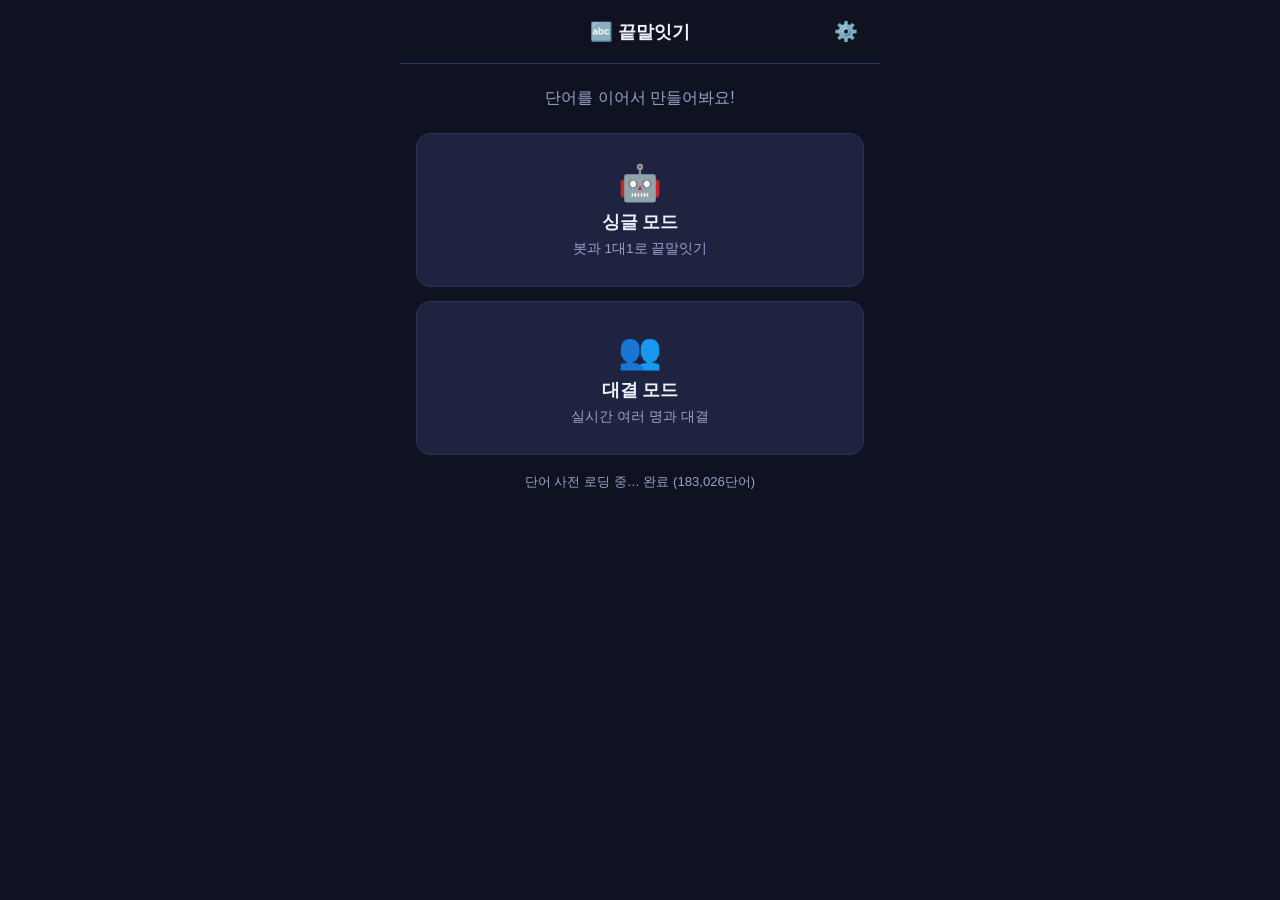
==== index.html @ a542f7bc "싱글 모드에 난이도(쉬움/보통/어려움) 추가 - src/data/words.js: 난이도별 봇 출제 풀 3종 생성   - easy: 상용 단어(3,099)만   - normal: " ====
<!doctype html>
<html lang="ko">
<head>
<meta charset="UTF-8" />
<meta name="viewport" content="width=device-width, initial-scale=1, maximum-scale=1" />
<title>끝말잇기</title>
<link rel="stylesheet" href="./style.css" />
</head>
<body>
<div id="app">
  <header class="topbar">
    <button id="btn-back" class="icon-btn hidden" aria-label="뒤로가기">←</button>
    <h1 class="brand">🔤 끝말잇기</h1>
    <button id="btn-settings" class="icon-btn" aria-label="Firebase 설정">⚙️</button>
  </header>

  <main>
    <!-- 메인 메뉴 -->
    <section id="screen-menu" class="screen active">
      <p class="tagline">단어를 이어서 만들어봐요!</p>
      <div class="menu-grid">
        <button class="mode-card" data-mode="single">
          <span class="mode-icon">🤖</span>
          <span class="mode-title">싱글 모드</span>
          <span class="mode-desc">봇과 1대1로 끝말잇기</span>
        </button>
        <button class="mode-card" data-mode="multi">
          <span class="mode-icon">👥</span>
          <span class="mode-title">대결 모드</span>
          <span class="mode-desc">실시간 여러 명과 대결</span>
        </button>
      </div>
      <p class="hint">단어 사전 로딩 중… <span id="dict-status">준비 중</span></p>
    </section>

    <!-- 싱글 모드: 난이도 선택 -->
    <section id="screen-single-difficulty" class="screen">
      <p class="tagline">봇의 난이도를 골라주세요</p>
      <div class="menu-grid">
        <button class="mode-card" data-difficulty="easy">
          <span class="mode-icon">🌱</span>
          <span class="mode-title">쉬움</span>
          <span class="mode-desc">봇이 상용 단어(3천여 개)만 사용해요</span>
        </button>
        <button class="mode-card" data-difficulty="normal">
          <span class="mode-icon">⚖️</span>
          <span class="mode-title">보통</span>
          <span class="mode-desc">상용 단어 + 2음절 단어까지 사용해요</span>
        </button>
        <button class="mode-card" data-difficulty="hard">
          <span class="mode-icon">🔥</span>
          <span class="mode-title">어려움</span>
          <span class="mode-desc">전체 사전(18만여 개)에서 자유롭게 사용해요</span>
        </button>
      </div>
    </section>

    <!-- 싱글 모드 -->
    <section id="screen-single" class="screen">
      <div class="game-panel">
        <div class="turn-banner" id="single-turn-banner">게임을 시작합니다…</div>
        <div class="current-char" id="single-current-char">-</div>
        <div class="timer-bar"><div class="timer-fill" id="single-timer-fill"></div></div>
        <div class="word-log" id="single-word-log" aria-live="polite"></div>
        <form id="single-form" class="word-form">
          <input id="single-input" class="word-input" type="text" placeholder="단어를 입력하세요" autocomplete="off" maxlength="20" disabled />
          <button type="submit" class="btn-primary">제출</button>
        </form>
        <p class="error-text" id="single-error"></p>
      </div>
    </section>

    <!-- 대결 모드: 로비 -->
    <section id="screen-multi-lobby" class="screen">
      <div class="card">
        <label class="field-label" for="multi-nickname">닉네임</label>
        <input id="multi-nickname" class="text-input" type="text" maxlength="10" placeholder="닉네임을 입력하세요" />

        <button id="btn-create-room" class="btn-primary full-width">방 만들기</button>

        <div class="divider">또는</div>

        <label class="field-label" for="multi-room-code">방 코드</label>
        <input id="multi-room-code" class="text-input" type="text" maxlength="6" placeholder="예: AB12CD" style="text-transform:uppercase" />
        <button id="btn-join-room" class="btn-secondary full-width">참가하기</button>

        <p class="error-text" id="multi-lobby-error"></p>
      </div>
    </section>

    <!-- 대결 모드: 대기실 -->
    <section id="screen-multi-room" class="screen">
      <div class="card">
        <p class="room-code-label">방 코드</p>
        <p class="room-code" id="room-code-display">------</p>
        <ul class="player-list" id="room-player-list"></ul>
        <button id="btn-start-game" class="btn-primary full-width hidden">게임 시작</button>
        <p class="hint" id="room-wait-hint">방장이 시작하기를 기다리는 중…</p>
        <button id="btn-leave-room" class="btn-text">방 나가기</button>
      </div>
    </section>

    <!-- 대결 모드: 게임 진행 -->
    <section id="screen-multi-game" class="screen">
      <div class="game-panel">
        <ul class="player-order" id="multi-player-order"></ul>
        <div class="turn-banner" id="multi-turn-banner">대기 중…</div>
        <div class="current-char" id="multi-current-char">-</div>
        <div class="timer-bar"><div class="timer-fill" id="multi-timer-fill"></div></div>
        <div class="word-log" id="multi-word-log" aria-live="polite"></div>
        <form id="multi-form" class="word-form">
          <input id="multi-input" class="word-input" type="text" placeholder="단어를 입력하세요" autocomplete="off" maxlength="20" disabled />
          <button type="submit" class="btn-primary">제출</button>
        </form>
        <p class="error-text" id="multi-error"></p>
        <button id="btn-leave-game" class="btn-text">나가기</button>
      </div>
    </section>
  </main>

  <!-- 결과 모달 -->
  <div id="modal-result" class="modal hidden">
    <div class="modal-box">
      <p class="result-emoji" id="result-emoji">🎉</p>
      <p class="result-title" id="result-title">승리했습니다!</p>
      <p class="result-desc" id="result-desc"></p>
      <button id="btn-result-close" class="btn-primary full-width">확인</button>
    </div>
  </div>

  <!-- Firebase 설정 모달 -->
  <div id="modal-firebase" class="modal hidden">
    <div class="modal-box">
      <h2>Firebase 설정</h2>
      <p class="modal-desc">
        기본값은 <b>중앙 설정</b>(저장소에 포함된 공용 Firebase 프로젝트)을 사용합니다.
        자신의 Firebase 프로젝트를 쓰고 싶다면 아래에 config JSON을 붙여넣으세요 (이 브라우저에만 저장됩니다).
      </p>
      <textarea id="firebase-config-input" class="config-textarea" placeholder='{"apiKey":"...","authDomain":"...","databaseURL":"...","projectId":"...","appId":"..."}'></textarea>
      <p class="config-status" id="firebase-config-status"></p>
      <div class="modal-actions">
        <button id="btn-firebase-save" class="btn-primary">저장하고 사용</button>
        <button id="btn-firebase-reset" class="btn-secondary">중앙 설정으로 초기화</button>
        <button id="btn-firebase-close" class="btn-text">닫기</button>
      </div>
    </div>
  </div>

  <div id="toast-container"></div>
</div>

<script type="module" src="./src/main.js"></script>
</body>
</html>
---- style.css ----
:root {
  --bg: #0f1220;
  --bg-elevated: #1a1e33;
  --card: #1e2340;
  --border: #2c3358;
  --text: #eef0fb;
  --text-dim: #9aa1c9;
  --primary: #6c8cff;
  --primary-dark: #4c67d6;
  --danger: #ff6b81;
  --success: #4ade80;
  --radius: 14px;
}

* { box-sizing: border-box; }

html, body {
  margin: 0;
  padding: 0;
  background: var(--bg);
  color: var(--text);
  font-family: -apple-system, BlinkMacSystemFont, "Apple SD Gothic Neo", "Malgun Gothic", sans-serif;
  min-height: 100vh;
}

#app {
  max-width: 480px;
  margin: 0 auto;
  min-height: 100vh;
  display: flex;
  flex-direction: column;
}

.topbar {
  display: flex;
  align-items: center;
  justify-content: space-between;
  padding: 14px 16px;
  border-bottom: 1px solid var(--border);
}

.brand {
  font-size: 1.15rem;
  margin: 0;
  flex: 1;
  text-align: center;
}

.icon-btn {
  background: none;
  border: none;
  color: var(--text);
  font-size: 1.2rem;
  cursor: pointer;
  padding: 6px 10px;
  border-radius: 10px;
  width: 40px;
}
.icon-btn:hover { background: var(--bg-elevated); }
.icon-btn.hidden { visibility: hidden; }

main {
  flex: 1;
  padding: 20px 16px 40px;
}

.screen { display: none; }
.screen.active { display: block; animation: fadeIn .15s ease-out; }

@keyframes fadeIn { from { opacity: 0; transform: translateY(4px); } to { opacity: 1; transform: none; } }

.tagline { color: var(--text-dim); text-align: center; margin-top: 4px; }

.menu-grid {
  display: grid;
  gap: 14px;
  margin-top: 24px;
}

.mode-card {
  display: flex;
  flex-direction: column;
  align-items: center;
  gap: 6px;
  padding: 28px 16px;
  background: var(--card);
  border: 1px solid var(--border);
  border-radius: var(--radius);
  color: var(--text);
  cursor: pointer;
  transition: transform .1s ease, border-color .15s ease;
}
.mode-card:hover { border-color: var(--primary); transform: translateY(-2px); }
.mode-icon { font-size: 2.2rem; }
.mode-title { font-size: 1.1rem; font-weight: 700; }
.mode-desc { color: var(--text-dim); font-size: .85rem; }

.hint { color: var(--text-dim); font-size: .82rem; text-align: center; margin-top: 18px; }

.card {
  background: var(--card);
  border: 1px solid var(--border);
  border-radius: var(--radius);
  padding: 20px;
  display: flex;
  flex-direction: column;
  gap: 10px;
}

.field-label { font-size: .85rem; color: var(--text-dim); margin-top: 6px; }

.text-input, .word-input {
  width: 100%;
  padding: 12px 14px;
  border-radius: 10px;
  border: 1px solid var(--border);
  background: var(--bg-elevated);
  color: var(--text);
  font-size: 1rem;
}
.text-input:focus, .word-input:focus { outline: 2px solid var(--primary); }

.btn-primary, .btn-secondary {
  padding: 12px 16px;
  border-radius: 10px;
  border: none;
  font-size: 1rem;
  font-weight: 700;
  cursor: pointer;
}
.btn-primary { background: var(--primary); color: white; }
.btn-primary:hover { background: var(--primary-dark); }
.btn-primary:disabled { opacity: .5; cursor: not-allowed; }
.btn-secondary { background: var(--bg-elevated); color: var(--text); border: 1px solid var(--border); }
.btn-text { background: none; border: none; color: var(--text-dim); cursor: pointer; padding: 10px; }
.full-width { width: 100%; }

.divider {
  text-align: center;
  color: var(--text-dim);
  font-size: .8rem;
  margin: 6px 0;
}

.error-text { color: var(--danger); font-size: .85rem; min-height: 1.2em; margin: 6px 0 0; }

.game-panel {
  background: var(--card);
  border: 1px solid var(--border);
  border-radius: var(--radius);
  padding: 18px;
  display: flex;
  flex-direction: column;
  gap: 12px;
}

.turn-banner { text-align: center; font-weight: 600; color: var(--text-dim); min-height: 1.4em; }

.current-char {
  text-align: center;
  font-size: 3rem;
  font-weight: 800;
  color: var(--primary);
  padding: 6px 0;
}

.dueum-hint {
  display: block;
  font-size: 0.9rem;
  font-weight: 500;
  color: var(--text-dim);
  margin-top: 2px;
}

.timer-bar {
  height: 6px;
  background: var(--bg-elevated);
  border-radius: 4px;
  overflow: hidden;
}
.timer-fill {
  height: 100%;
  background: var(--primary);
  width: 100%;
  transition: width .2s linear, background-color .2s ease;
}
.timer-fill.low { background: var(--danger); }

.word-log {
  min-height: 140px;
  max-height: 220px;
  overflow-y: auto;
  display: flex;
  flex-wrap: wrap;
  align-content: flex-start;
  gap: 6px;
  padding: 8px;
  background: var(--bg-elevated);
  border-radius: 10px;
}

.word-chip {
  padding: 4px 10px;
  border-radius: 999px;
  background: var(--bg);
  border: 1px solid var(--border);
  font-size: .85rem;
}
.word-chip.me { border-color: var(--primary); color: var(--primary); }
.word-chip.bot { border-color: var(--danger); color: var(--danger); }

.word-form { display: flex; gap: 8px; }
.word-form .word-input { flex: 1; }

.player-order {
  display: flex;
  gap: 8px;
  flex-wrap: wrap;
  list-style: none;
  margin: 0;
  padding: 0;
}
.player-order li {
  padding: 5px 10px;
  border-radius: 999px;
  background: var(--bg-elevated);
  border: 1px solid var(--border);
  font-size: .8rem;
  color: var(--text-dim);
}
.player-order li.active { border-color: var(--primary); color: var(--primary); font-weight: 700; }
.player-order li.eliminated { text-decoration: line-through; opacity: .5; }

.room-code-label { text-align: center; color: var(--text-dim); margin: 0; font-size: .85rem; }
.room-code {
  text-align: center;
  font-size: 2.2rem;
  font-weight: 800;
  letter-spacing: .12em;
  margin: 4px 0 12px;
  color: var(--primary);
}

.player-list { list-style: none; margin: 0; padding: 0; display: flex; flex-direction: column; gap: 6px; }
.player-list li {
  display: flex;
  justify-content: space-between;
  padding: 10px 12px;
  background: var(--bg-elevated);
  border-radius: 10px;
  font-size: .9rem;
}
.player-list .host-tag { color: var(--primary); font-size: .75rem; margin-left: 6px; }

.modal {
  position: fixed;
  inset: 0;
  background: rgba(0,0,0,.55);
  display: flex;
  align-items: center;
  justify-content: center;
  padding: 20px;
  z-index: 50;
}
.modal.hidden { display: none; }
.modal-box {
  background: var(--card);
  border: 1px solid var(--border);
  border-radius: var(--radius);
  padding: 22px;
  max-width: 420px;
  width: 100%;
  display: flex;
  flex-direction: column;
  gap: 10px;
}
.modal-desc { color: var(--text-dim); font-size: .85rem; line-height: 1.5; }
.config-textarea {
  width: 100%;
  min-height: 130px;
  background: var(--bg-elevated);
  color: var(--text);
  border: 1px solid var(--border);
  border-radius: 10px;
  padding: 10px;
  font-family: ui-monospace, monospace;
  font-size: .8rem;
  resize: vertical;
}
.config-status { font-size: .8rem; color: var(--success); min-height: 1.2em; }
.modal-actions { display: flex; flex-direction: column; gap: 8px; margin-top: 4px; }

.result-emoji { font-size: 2.6rem; text-align: center; margin: 0; }
.result-title { font-size: 1.3rem; font-weight: 800; text-align: center; margin: 4px 0; }
.result-desc { color: var(--text-dim); text-align: center; margin: 0 0 8px; }

#toast-container {
  position: fixed;
  bottom: 16px;
  left: 50%;
  transform: translateX(-50%);
  display: flex;
  flex-direction: column;
  gap: 8px;
  z-index: 100;
  width: calc(100% - 32px);
  max-width: 420px;
}
.toast {
  background: var(--bg-elevated);
  border: 1px solid var(--border);
  padding: 10px 14px;
  border-radius: 10px;
  font-size: .85rem;
  text-align: center;
}
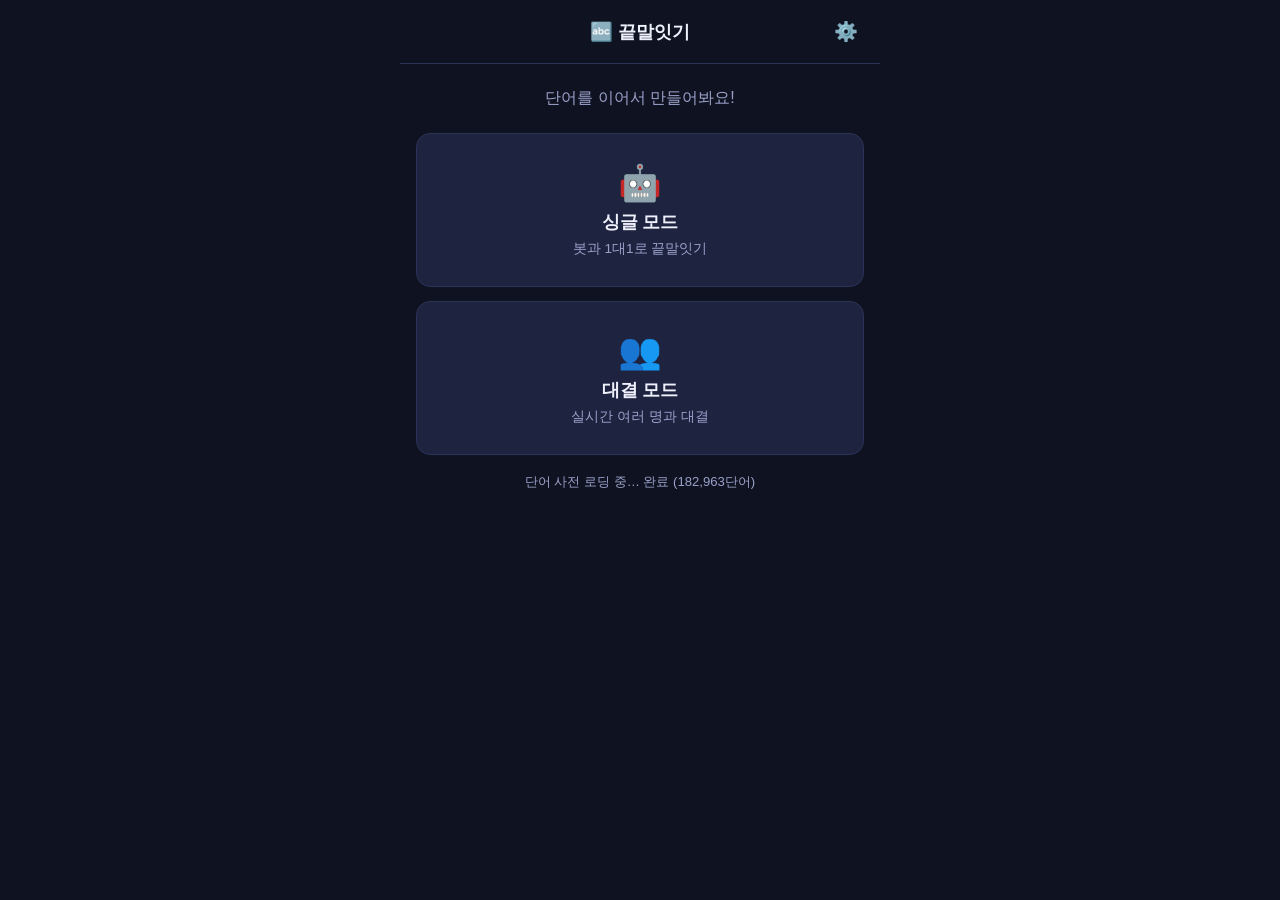
==== commit b1c34b8e: "고유명사 제외 + 실제 빈도 기반 쉬움 풀(700개) 추가 - 위키낱말사전 "자주 쓰이는 한국어 낱말 5800"(국립국어연구원 2004,   고유명사 이미 제거됨)과 명사 사전을 " ====
--- a/index.html
+++ b/index.html
@@ -40,12 +40,12 @@
         <button class="mode-card" data-difficulty="easy">
           <span class="mode-icon">🌱</span>
           <span class="mode-title">쉬움</span>
-          <span class="mode-desc">봇이 상용 단어(3천여 개)만 사용해요</span>
+          <span class="mode-desc">실제 사용빈도 상위 700개, 가장 흔한 단어만 사용해요</span>
         </button>
         <button class="mode-card" data-difficulty="normal">
           <span class="mode-icon">⚖️</span>
           <span class="mode-title">보통</span>
-          <span class="mode-desc">상용 단어 + 2음절 단어까지 사용해요</span>
+          <span class="mode-desc">고유명사를 제외한 상용 단어 3천여 개를 사용해요</span>
         </button>
         <button class="mode-card" data-difficulty="hard">
           <span class="mode-icon">🔥</span>
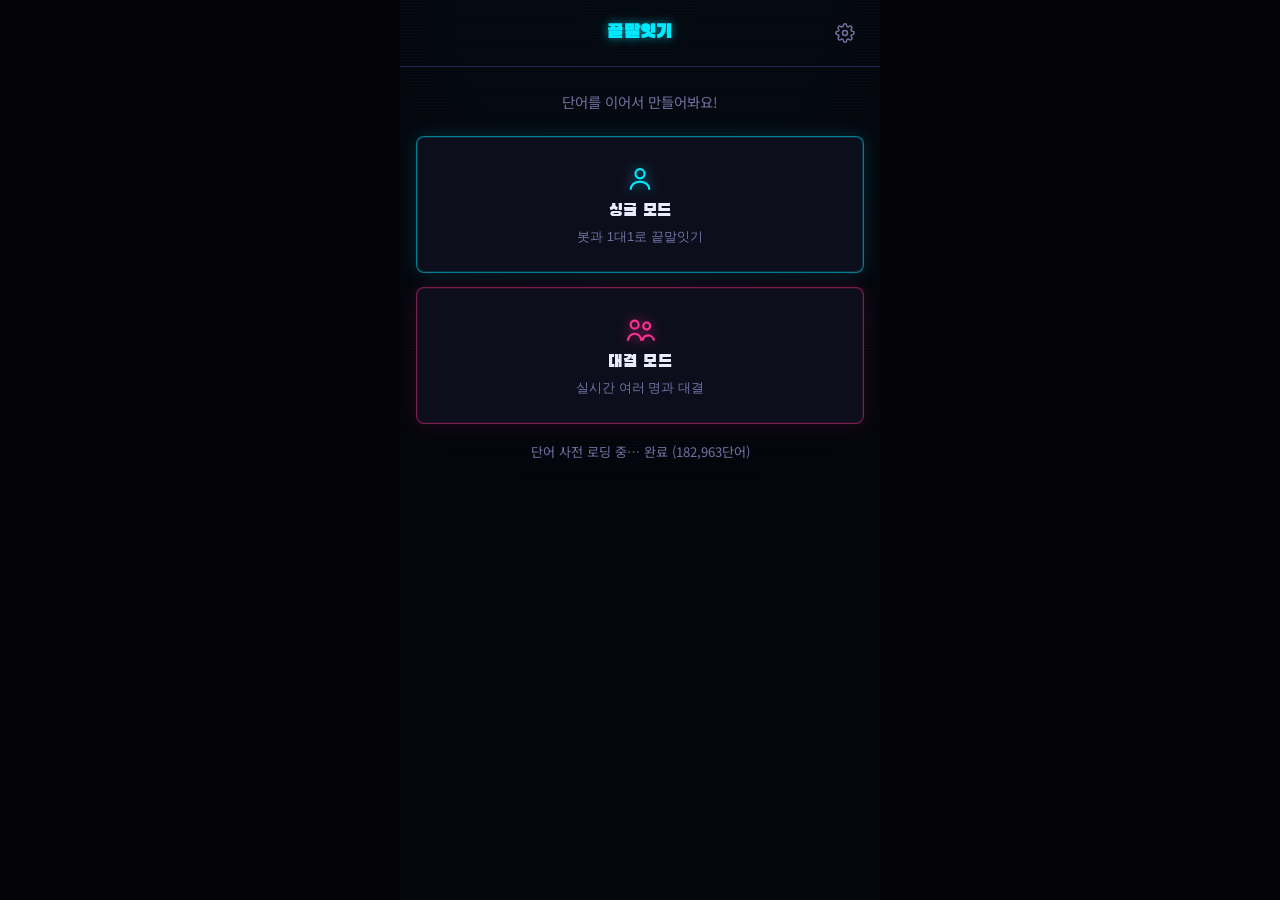
==== commit 7c9db69d: "네온 아케이드 테마로 전체 리디자인 + 사전 안내 문구 수정 - index.html: Google Fonts(Black Han Sans + Noto Sans KR) 로드, 헤더  " ====
--- a/index.html
+++ b/index.html
@@ -4,14 +4,20 @@
 <meta charset="UTF-8" />
 <meta name="viewport" content="width=device-width, initial-scale=1, maximum-scale=1" />
 <title>끝말잇기</title>
+<link rel="stylesheet" href="https://fonts.googleapis.com/css2?family=Black+Han+Sans&family=Noto+Sans+KR:wght@400;500;700;900&display=swap" />
 <link rel="stylesheet" href="./style.css" />
 </head>
 <body>
 <div id="app">
+  <div class="scan-overlay" aria-hidden="true"></div>
   <header class="topbar">
-    <button id="btn-back" class="icon-btn hidden" aria-label="뒤로가기">←</button>
-    <h1 class="brand">🔤 끝말잇기</h1>
-    <button id="btn-settings" class="icon-btn" aria-label="Firebase 설정">⚙️</button>
+    <button id="btn-back" class="icon-btn hidden" aria-label="뒤로가기">
+      <svg viewBox="0 0 24 24" fill="none" stroke="currentColor" stroke-width="2" stroke-linecap="round" stroke-linejoin="round"><path d="M19 12H5M11 18l-6-6 6-6"/></svg>
+    </button>
+    <h1 class="brand">끝말잇기</h1>
+    <button id="btn-settings" class="icon-btn" aria-label="Firebase 설정">
+      <svg viewBox="0 0 24 24" fill="none" stroke="currentColor" stroke-width="1.8" stroke-linecap="round" stroke-linejoin="round"><circle cx="12" cy="12" r="3"/><path d="M19.4 15a1.65 1.65 0 0 0 .33 1.82l.06.06a2 2 0 1 1-2.83 2.83l-.06-.06a1.65 1.65 0 0 0-1.82-.33 1.65 1.65 0 0 0-1 1.51V21a2 2 0 0 1-4 0v-.09A1.65 1.65 0 0 0 9 19.4a1.65 1.65 0 0 0-1.82.33l-.06.06a2 2 0 1 1-2.83-2.83l.06-.06a1.65 1.65 0 0 0 .33-1.82 1.65 1.65 0 0 0-1.51-1H3a2 2 0 0 1 0-4h.09A1.65 1.65 0 0 0 4.6 9a1.65 1.65 0 0 0-.33-1.82l-.06-.06a2 2 0 1 1 2.83-2.83l.06.06a1.65 1.65 0 0 0 1.82.33H9a1.65 1.65 0 0 0 1-1.51V3a2 2 0 0 1 4 0v.09a1.65 1.65 0 0 0 1 1.51 1.65 1.65 0 0 0 1.82-.33l.06-.06a2 2 0 1 1 2.83 2.83l-.06.06a1.65 1.65 0 0 0-.33 1.82V9a1.65 1.65 0 0 0 1.51 1H21a2 2 0 0 1 0 4h-.09a1.65 1.65 0 0 0-1.51 1z"/></svg>
+    </button>
   </header>
 
   <main>
@@ -19,13 +25,13 @@
     <section id="screen-menu" class="screen active">
       <p class="tagline">단어를 이어서 만들어봐요!</p>
       <div class="menu-grid">
-        <button class="mode-card" data-mode="single">
-          <span class="mode-icon">🤖</span>
+        <button class="mode-card glow-cyan" data-mode="single">
+          <svg class="mode-icon" viewBox="0 0 24 24" fill="none" stroke="currentColor" stroke-width="1.6"><circle cx="12" cy="8" r="3.4"/><path d="M5 20c0-3.5 3-6 7-6s7 2.5 7 6"/></svg>
           <span class="mode-title">싱글 모드</span>
           <span class="mode-desc">봇과 1대1로 끝말잇기</span>
         </button>
-        <button class="mode-card" data-mode="multi">
-          <span class="mode-icon">👥</span>
+        <button class="mode-card glow-magenta" data-mode="multi">
+          <svg class="mode-icon" viewBox="0 0 24 24" fill="none" stroke="currentColor" stroke-width="1.6"><circle cx="8" cy="8" r="3"/><circle cx="17" cy="9" r="2.6"/><path d="M3 20c0-3 2.3-5.2 5-5.2s5 2.2 5 5.2M14 20c.3-2.4 2-4 4.2-4s4 1.8 4.3 4"/></svg>
           <span class="mode-title">대결 모드</span>
           <span class="mode-desc">실시간 여러 명과 대결</span>
         </button>
@@ -36,21 +42,31 @@
     <!-- 싱글 모드: 난이도 선택 -->
     <section id="screen-single-difficulty" class="screen">
       <p class="tagline">봇의 난이도를 골라주세요</p>
-      <div class="menu-grid">
+      <div class="menu-grid difficulty-grid">
+        <button class="mode-card" data-difficulty="veryEasy">
+          <span class="diff-tag">Lv1</span>
+          <span class="mode-title">아주 쉬움</span>
+          <span class="mode-desc">500단어 · 시간 제한 없음</span>
+        </button>
         <button class="mode-card" data-difficulty="easy">
-          <span class="mode-icon">🌱</span>
+          <span class="diff-tag">Lv2</span>
           <span class="mode-title">쉬움</span>
-          <span class="mode-desc">실제 사용빈도 상위 700개, 가장 흔한 단어만 사용해요</span>
+          <span class="mode-desc">700단어 · 시간 제한 없음</span>
         </button>
-        <button class="mode-card" data-difficulty="normal">
-          <span class="mode-icon">⚖️</span>
+        <button class="mode-card glow-cyan" data-difficulty="normal">
+          <span class="diff-tag">Lv3</span>
           <span class="mode-title">보통</span>
-          <span class="mode-desc">고유명사를 제외한 상용 단어 3천여 개를 사용해요</span>
+          <span class="mode-desc">1,500단어 · 제한시간 30초</span>
         </button>
         <button class="mode-card" data-difficulty="hard">
-          <span class="mode-icon">🔥</span>
+          <span class="diff-tag">Lv4</span>
           <span class="mode-title">어려움</span>
-          <span class="mode-desc">전체 사전(18만여 개)에서 자유롭게 사용해요</span>
+          <span class="mode-desc">2,500단어 · 제한시간 20초</span>
+        </button>
+        <button class="mode-card glow-magenta" data-difficulty="veryHard">
+          <span class="diff-tag magenta">Lv5</span>
+          <span class="mode-title">매우 어려움</span>
+          <span class="mode-desc">너가 과연 이길 수 있을까?</span>
         </button>
       </div>
     </section>
@@ -116,6 +132,18 @@
         <button id="btn-leave-game" class="btn-text">나가기</button>
       </div>
     </section>
+    <!-- 게임 종료 후 단어 복습 -->
+    <section id="screen-review" class="screen">
+      <div class="review-panel">
+        <h2 class="review-title">이번 게임에서 나온 단어</h2>
+        <p class="hint">단어를 눌러보면 뜻을 확인할 수 있어요. (위키낱말사전에 등록된 단어만 표시돼요)</p>
+        <div class="review-words" id="review-word-list"></div>
+        <div class="review-definition" id="review-definition">
+          <p class="review-placeholder">단어를 클릭하면 여기에 뜻이 나와요</p>
+        </div>
+        <button id="btn-review-close" class="btn-primary full-width">확인</button>
+      </div>
+    </section>
   </main>
 
   <!-- 결과 모달 -->
--- a/style.css
+++ b/style.css
@@ -1,15 +1,17 @@
 :root {
-  --bg: #0f1220;
-  --bg-elevated: #1a1e33;
-  --card: #1e2340;
-  --border: #2c3358;
-  --text: #eef0fb;
-  --text-dim: #9aa1c9;
-  --primary: #6c8cff;
-  --primary-dark: #4c67d6;
-  --danger: #ff6b81;
-  --success: #4ade80;
-  --radius: 14px;
+  --bg: #05050c;
+  --bg-elevated: #0d0e1c;
+  --card: #0d0e1c;
+  --surface2: #12132a;
+  --border: #262a52;
+  --text: #e9ecff;
+  --text-dim: #6f72a0;
+  --cyan: #00eaff;
+  --magenta: #ff2f8f;
+  --yellow: #f4ff5e;
+  --danger: #ff2f8f;
+  --success: #00eaff;
+  --radius: 8px;
 }
 
 * { box-sizing: border-box; }
@@ -17,9 +19,9 @@
 html, body {
   margin: 0;
   padding: 0;
-  background: var(--bg);
+  background: #020207;
   color: var(--text);
-  font-family: -apple-system, BlinkMacSystemFont, "Apple SD Gothic Neo", "Malgun Gothic", sans-serif;
+  font-family: 'Noto Sans KR', -apple-system, BlinkMacSystemFont, "Apple SD Gothic Neo", "Malgun Gothic", sans-serif;
   min-height: 100vh;
 }
 
@@ -29,6 +31,23 @@
   min-height: 100vh;
   display: flex;
   flex-direction: column;
+  background: var(--bg);
+  position: relative;
+  isolation: isolate;
+}
+
+/* 은은한 스캔라인 + 상단 시안 글로우 — 오락실 화면 느낌 */
+.scan-overlay {
+  position: fixed;
+  inset: 0;
+  max-width: 480px;
+  margin: 0 auto;
+  pointer-events: none;
+  z-index: 0;
+  opacity: .5;
+  background:
+    repeating-linear-gradient(180deg, rgba(255,255,255,.02) 0 1px, transparent 1px 3px),
+    radial-gradient(circle at 50% 0%, rgba(0,234,255,.05), transparent 60%);
 }
 
 .topbar {
@@ -37,31 +56,43 @@
   justify-content: space-between;
   padding: 14px 16px;
   border-bottom: 1px solid var(--border);
+  position: relative;
+  z-index: 1;
 }
 
 .brand {
-  font-size: 1.15rem;
+  font-family: 'Black Han Sans', sans-serif;
+  font-size: 1.2rem;
+  letter-spacing: .02em;
   margin: 0;
   flex: 1;
   text-align: center;
+  color: var(--cyan);
+  text-shadow: 0 0 10px rgba(0,234,255,.6);
 }
 
 .icon-btn {
   background: none;
   border: none;
-  color: var(--text);
-  font-size: 1.2rem;
+  color: var(--text-dim);
   cursor: pointer;
-  padding: 6px 10px;
-  border-radius: 10px;
-  width: 40px;
-}
-.icon-btn:hover { background: var(--bg-elevated); }
+  padding: 8px;
+  border-radius: 6px;
+  width: 38px;
+  height: 38px;
+  display: flex;
+  align-items: center;
+  justify-content: center;
+}
+.icon-btn svg { width: 20px; height: 20px; }
+.icon-btn:hover { color: var(--cyan); background: var(--bg-elevated); }
 .icon-btn.hidden { visibility: hidden; }
 
 main {
   flex: 1;
   padding: 20px 16px 40px;
+  position: relative;
+  z-index: 1;
 }
 
 .screen { display: none; }
@@ -69,7 +100,7 @@
 
 @keyframes fadeIn { from { opacity: 0; transform: translateY(4px); } to { opacity: 1; transform: none; } }
 
-.tagline { color: var(--text-dim); text-align: center; margin-top: 4px; }
+.tagline { color: var(--text-dim); text-align: center; margin-top: 4px; font-size: .9rem; }
 
 .menu-grid {
   display: grid;
@@ -82,18 +113,44 @@
   flex-direction: column;
   align-items: center;
   gap: 6px;
-  padding: 28px 16px;
+  padding: 26px 16px;
   background: var(--card);
   border: 1px solid var(--border);
   border-radius: var(--radius);
   color: var(--text);
   cursor: pointer;
-  transition: transform .1s ease, border-color .15s ease;
-}
-.mode-card:hover { border-color: var(--primary); transform: translateY(-2px); }
-.mode-icon { font-size: 2.2rem; }
-.mode-title { font-size: 1.1rem; font-weight: 700; }
-.mode-desc { color: var(--text-dim); font-size: .85rem; }
+  transition: transform .1s ease, box-shadow .15s ease, border-color .15s ease;
+}
+.mode-card:hover { transform: translateY(-2px); }
+.mode-card.glow-cyan { border-color: rgba(0,234,255,.5); box-shadow: 0 0 0 1px rgba(0,234,255,.15) inset, 0 0 18px rgba(0,234,255,.15); }
+.mode-card.glow-cyan:hover { border-color: var(--cyan); box-shadow: 0 0 0 1px rgba(0,234,255,.3) inset, 0 0 22px rgba(0,234,255,.3); }
+.mode-card.glow-magenta { border-color: rgba(255,47,143,.45); box-shadow: 0 0 0 1px rgba(255,47,143,.12) inset, 0 0 18px rgba(255,47,143,.12); }
+.mode-card.glow-magenta:hover { border-color: var(--magenta); box-shadow: 0 0 0 1px rgba(255,47,143,.25) inset, 0 0 22px rgba(255,47,143,.25); }
+.mode-icon { width: 32px; height: 32px; color: var(--cyan); filter: drop-shadow(0 0 6px rgba(0,234,255,.6)); }
+.glow-magenta .mode-icon { color: var(--magenta); filter: drop-shadow(0 0 6px rgba(255,47,143,.6)); }
+.mode-title { font-family: 'Black Han Sans', sans-serif; font-size: 1.05rem; letter-spacing: .02em; }
+.mode-desc { color: var(--text-dim); font-size: .82rem; }
+
+.difficulty-grid .mode-card {
+  flex-direction: row;
+  justify-content: flex-start;
+  gap: 14px;
+  padding: 14px 16px;
+  text-align: left;
+}
+.difficulty-grid .mode-title { display: block; }
+.difficulty-grid .mode-desc { display: block; }
+
+.diff-tag {
+  font-family: 'Black Han Sans', sans-serif;
+  font-size: .72rem;
+  color: #000;
+  background: var(--yellow);
+  padding: 3px 7px;
+  border-radius: 4px;
+  flex-shrink: 0;
+}
+.diff-tag.magenta { background: var(--magenta); color: #fff; }
 
 .hint { color: var(--text-dim); font-size: .82rem; text-align: center; margin-top: 18px; }
 
@@ -107,42 +164,48 @@
   gap: 10px;
 }
 
-.field-label { font-size: .85rem; color: var(--text-dim); margin-top: 6px; }
+.field-label { font-size: .8rem; color: var(--text-dim); margin-top: 6px; letter-spacing: .04em; }
 
 .text-input, .word-input {
   width: 100%;
   padding: 12px 14px;
-  border-radius: 10px;
-  border: 1px solid var(--border);
-  background: var(--bg-elevated);
+  border-radius: 6px;
+  border: 1px solid var(--border);
+  background: #000;
   color: var(--text);
   font-size: 1rem;
-}
-.text-input:focus, .word-input:focus { outline: 2px solid var(--primary); }
+  font-family: inherit;
+}
+.text-input:focus, .word-input:focus { outline: none; border-color: var(--cyan); box-shadow: 0 0 0 1px var(--cyan), 0 0 10px rgba(0,234,255,.3); }
 
 .btn-primary, .btn-secondary {
   padding: 12px 16px;
-  border-radius: 10px;
+  border-radius: 6px;
   border: none;
-  font-size: 1rem;
-  font-weight: 700;
+  font-size: .95rem;
+  font-weight: 900;
+  font-family: 'Black Han Sans', sans-serif;
+  letter-spacing: .02em;
   cursor: pointer;
 }
-.btn-primary { background: var(--primary); color: white; }
-.btn-primary:hover { background: var(--primary-dark); }
-.btn-primary:disabled { opacity: .5; cursor: not-allowed; }
-.btn-secondary { background: var(--bg-elevated); color: var(--text); border: 1px solid var(--border); }
-.btn-text { background: none; border: none; color: var(--text-dim); cursor: pointer; padding: 10px; }
+.btn-primary { background: var(--magenta); color: #fff; box-shadow: 0 0 16px rgba(255,47,143,.4); }
+.btn-primary:hover { box-shadow: 0 0 22px rgba(255,47,143,.6); }
+.btn-primary:disabled { opacity: .4; cursor: not-allowed; box-shadow: none; }
+.btn-secondary { background: var(--bg-elevated); color: var(--cyan); border: 1px solid var(--border); }
+.btn-secondary:hover { border-color: var(--cyan); }
+.btn-text { background: none; border: none; color: var(--text-dim); cursor: pointer; padding: 10px; font-family: inherit; }
+.btn-text:hover { color: var(--text); }
 .full-width { width: 100%; }
 
 .divider {
   text-align: center;
   color: var(--text-dim);
-  font-size: .8rem;
+  font-size: .78rem;
   margin: 6px 0;
-}
-
-.error-text { color: var(--danger); font-size: .85rem; min-height: 1.2em; margin: 6px 0 0; }
+  letter-spacing: .08em;
+}
+
+.error-text { color: var(--magenta); font-size: .82rem; min-height: 1.2em; margin: 6px 0 0; }
 
 .game-panel {
   background: var(--card);
@@ -154,37 +217,65 @@
   gap: 12px;
 }
 
-.turn-banner { text-align: center; font-weight: 600; color: var(--text-dim); min-height: 1.4em; }
+.turn-banner { text-align: center; font-weight: 500; color: var(--text-dim); min-height: 1.4em; font-size: .88rem; letter-spacing: .02em; }
 
 .current-char {
   text-align: center;
+  font-family: 'Black Han Sans', sans-serif;
   font-size: 3rem;
-  font-weight: 800;
-  color: var(--primary);
-  padding: 6px 0;
+  color: #fff;
+  text-shadow: 0 0 6px #fff, 0 0 22px var(--cyan), 0 0 44px var(--cyan);
+  padding: 10px 0 6px;
 }
 
 .dueum-hint {
   display: block;
-  font-size: 0.9rem;
+  font-size: 0.85rem;
   font-weight: 500;
-  color: var(--text-dim);
-  margin-top: 2px;
+  color: var(--magenta);
+  margin-top: 4px;
+  text-shadow: 0 0 8px rgba(255,47,143,.5);
 }
 
 .timer-bar {
+  position: relative;
   height: 6px;
-  background: var(--bg-elevated);
-  border-radius: 4px;
-  overflow: hidden;
+  background: #000;
+  border: 1px solid var(--border);
+  border-radius: 3px;
 }
 .timer-fill {
   height: 100%;
-  background: var(--primary);
+  background: linear-gradient(90deg, var(--cyan), var(--magenta));
+  box-shadow: 0 0 10px var(--cyan);
   width: 100%;
+  border-radius: 2px;
   transition: width .2s linear, background-color .2s ease;
 }
-.timer-fill.low { background: var(--danger); }
+.timer-fill.low { background: var(--magenta); box-shadow: 0 0 14px var(--magenta); }
+
+.timer-fill.penalty-flash { animation: penalty-flash-anim .4s ease; }
+@keyframes penalty-flash-anim {
+  0%, 100% { filter: none; }
+  40% { filter: brightness(1.8) saturate(1.5); }
+}
+
+.penalty-badge {
+  position: absolute;
+  right: 0;
+  top: -22px;
+  color: var(--magenta);
+  font-family: 'Black Han Sans', sans-serif;
+  font-size: .78rem;
+  text-shadow: 0 0 8px rgba(255,47,143,.7);
+  pointer-events: none;
+  animation: penalty-float .9s ease-out forwards;
+}
+@keyframes penalty-float {
+  0% { opacity: 0; transform: translateY(4px) scale(.9); }
+  15% { opacity: 1; transform: translateY(0) scale(1); }
+  100% { opacity: 0; transform: translateY(-16px) scale(1); }
+}
 
 .word-log {
   min-height: 140px;
@@ -194,23 +285,86 @@
   flex-wrap: wrap;
   align-content: flex-start;
   gap: 6px;
-  padding: 8px;
+  padding: 10px;
+  background: #000;
+  border: 1px solid var(--border);
+  border-radius: 6px;
+}
+
+.word-chip {
+  padding: 4px 11px;
+  border-radius: 4px;
   background: var(--bg-elevated);
-  border-radius: 10px;
-}
-
-.word-chip {
-  padding: 4px 10px;
-  border-radius: 999px;
-  background: var(--bg);
-  border: 1px solid var(--border);
-  font-size: .85rem;
-}
-.word-chip.me { border-color: var(--primary); color: var(--primary); }
-.word-chip.bot { border-color: var(--danger); color: var(--danger); }
+  border: 1px solid var(--border);
+  font-size: .82rem;
+  font-weight: 500;
+  color: var(--text-dim);
+}
+.word-chip.me { border-color: var(--cyan); color: var(--cyan); box-shadow: 0 0 8px rgba(0,234,255,.3); }
+.word-chip.bot { border-color: var(--magenta); color: var(--magenta); box-shadow: 0 0 8px rgba(255,47,143,.25); }
 
 .word-form { display: flex; gap: 8px; }
 .word-form .word-input { flex: 1; }
+
+#btn-start-game.hidden { display: none; }
+
+.review-panel {
+  background: var(--card);
+  border: 1px solid var(--border);
+  border-radius: var(--radius);
+  padding: 18px;
+  display: flex;
+  flex-direction: column;
+  gap: 10px;
+}
+.review-title { font-family: 'Black Han Sans', sans-serif; font-size: 1.1rem; margin: 0; letter-spacing: .02em; }
+
+.review-words {
+  display: flex;
+  flex-wrap: wrap;
+  gap: 6px;
+  max-height: 160px;
+  overflow-y: auto;
+  padding: 10px;
+  background: #000;
+  border: 1px solid var(--border);
+  border-radius: 6px;
+}
+.review-word-btn {
+  padding: 4px 11px;
+  border-radius: 4px;
+  background: var(--bg-elevated);
+  border: 1px solid var(--border);
+  color: var(--text-dim);
+  font-size: .82rem;
+  font-weight: 500;
+  cursor: pointer;
+  font-family: inherit;
+}
+.review-word-btn:hover { border-color: var(--cyan); color: var(--cyan); }
+.review-word-btn.active { border-color: var(--cyan); color: var(--cyan); box-shadow: 0 0 8px rgba(0,234,255,.35); background: rgba(0,234,255,.08); }
+
+.review-definition {
+  min-height: 120px;
+  padding: 14px;
+  background: #000;
+  border: 1px solid var(--border);
+  border-radius: 6px;
+  font-size: .88rem;
+  line-height: 1.65;
+}
+.review-placeholder { color: var(--text-dim); margin: 0; }
+.review-definition .def-word { font-family: 'Black Han Sans', sans-serif; color: var(--cyan); margin: 0 0 8px; font-size: 1rem; text-shadow: 0 0 8px rgba(0,234,255,.5); letter-spacing: .02em; }
+.review-definition .def-list { margin: 0; padding-left: 1.1em; color: var(--text); }
+.review-definition .def-list li { margin-bottom: 4px; }
+.review-definition .def-loading { color: var(--text-dim); }
+.review-definition .def-source {
+  display: inline-block;
+  margin-top: 8px;
+  font-size: .76rem;
+  color: var(--text-dim);
+}
+.review-definition .def-source a { color: var(--cyan); }
 
 .player-order {
   display: flex;
@@ -221,24 +375,25 @@
   padding: 0;
 }
 .player-order li {
-  padding: 5px 10px;
-  border-radius: 999px;
+  padding: 5px 11px;
+  border-radius: 4px;
   background: var(--bg-elevated);
   border: 1px solid var(--border);
-  font-size: .8rem;
-  color: var(--text-dim);
-}
-.player-order li.active { border-color: var(--primary); color: var(--primary); font-weight: 700; }
-.player-order li.eliminated { text-decoration: line-through; opacity: .5; }
-
-.room-code-label { text-align: center; color: var(--text-dim); margin: 0; font-size: .85rem; }
+  font-size: .78rem;
+  color: var(--text-dim);
+}
+.player-order li.active { border-color: var(--cyan); color: var(--cyan); font-weight: 700; box-shadow: 0 0 8px rgba(0,234,255,.3); }
+.player-order li.eliminated { text-decoration: line-through; opacity: .45; }
+
+.room-code-label { text-align: center; color: var(--text-dim); margin: 0; font-size: .82rem; letter-spacing: .04em; }
 .room-code {
   text-align: center;
+  font-family: 'Black Han Sans', sans-serif;
   font-size: 2.2rem;
-  font-weight: 800;
-  letter-spacing: .12em;
-  margin: 4px 0 12px;
-  color: var(--primary);
+  letter-spacing: .14em;
+  margin: 6px 0 14px;
+  color: var(--cyan);
+  text-shadow: 0 0 14px rgba(0,234,255,.6);
 }
 
 .player-list { list-style: none; margin: 0; padding: 0; display: flex; flex-direction: column; gap: 6px; }
@@ -246,16 +401,17 @@
   display: flex;
   justify-content: space-between;
   padding: 10px 12px;
-  background: var(--bg-elevated);
-  border-radius: 10px;
-  font-size: .9rem;
-}
-.player-list .host-tag { color: var(--primary); font-size: .75rem; margin-left: 6px; }
+  background: #000;
+  border: 1px solid var(--border);
+  border-radius: 6px;
+  font-size: .88rem;
+}
+.player-list .host-tag { color: var(--magenta); font-size: .74rem; margin-left: 6px; text-shadow: 0 0 6px rgba(255,47,143,.5); }
 
 .modal {
   position: fixed;
   inset: 0;
-  background: rgba(0,0,0,.55);
+  background: rgba(2,2,7,.82);
   display: flex;
   align-items: center;
   justify-content: center;
@@ -265,34 +421,36 @@
 .modal.hidden { display: none; }
 .modal-box {
   background: var(--card);
-  border: 1px solid var(--border);
+  border: 1px solid var(--cyan);
   border-radius: var(--radius);
-  padding: 22px;
+  box-shadow: 0 0 30px rgba(0,234,255,.25);
+  padding: 24px 22px;
   max-width: 420px;
   width: 100%;
   display: flex;
   flex-direction: column;
   gap: 10px;
 }
+.modal-box h2 { font-family: 'Black Han Sans', sans-serif; letter-spacing: .02em; margin: 0 0 4px; color: #fff; }
 .modal-desc { color: var(--text-dim); font-size: .85rem; line-height: 1.5; }
 .config-textarea {
   width: 100%;
   min-height: 130px;
-  background: var(--bg-elevated);
+  background: #000;
   color: var(--text);
   border: 1px solid var(--border);
-  border-radius: 10px;
+  border-radius: 6px;
   padding: 10px;
   font-family: ui-monospace, monospace;
   font-size: .8rem;
   resize: vertical;
 }
-.config-status { font-size: .8rem; color: var(--success); min-height: 1.2em; }
+.config-status { font-size: .8rem; color: var(--cyan); min-height: 1.2em; }
 .modal-actions { display: flex; flex-direction: column; gap: 8px; margin-top: 4px; }
 
-.result-emoji { font-size: 2.6rem; text-align: center; margin: 0; }
-.result-title { font-size: 1.3rem; font-weight: 800; text-align: center; margin: 4px 0; }
-.result-desc { color: var(--text-dim); text-align: center; margin: 0 0 8px; }
+.result-emoji { font-size: 2.4rem; text-align: center; margin: 0; filter: drop-shadow(0 0 10px rgba(0,234,255,.5)); }
+.result-title { font-family: 'Black Han Sans', sans-serif; font-size: 1.3rem; text-align: center; margin: 4px 0; color: #fff; text-shadow: 0 0 12px rgba(0,234,255,.5); letter-spacing: .02em; }
+.result-desc { color: var(--text-dim); text-align: center; margin: 0 0 8px; font-size: .88rem; }
 
 #toast-container {
   position: fixed;
@@ -308,9 +466,10 @@
 }
 .toast {
   background: var(--bg-elevated);
-  border: 1px solid var(--border);
+  border: 1px solid var(--cyan);
+  box-shadow: 0 0 14px rgba(0,234,255,.25);
   padding: 10px 14px;
-  border-radius: 10px;
+  border-radius: 6px;
   font-size: .85rem;
   text-align: center;
 }
